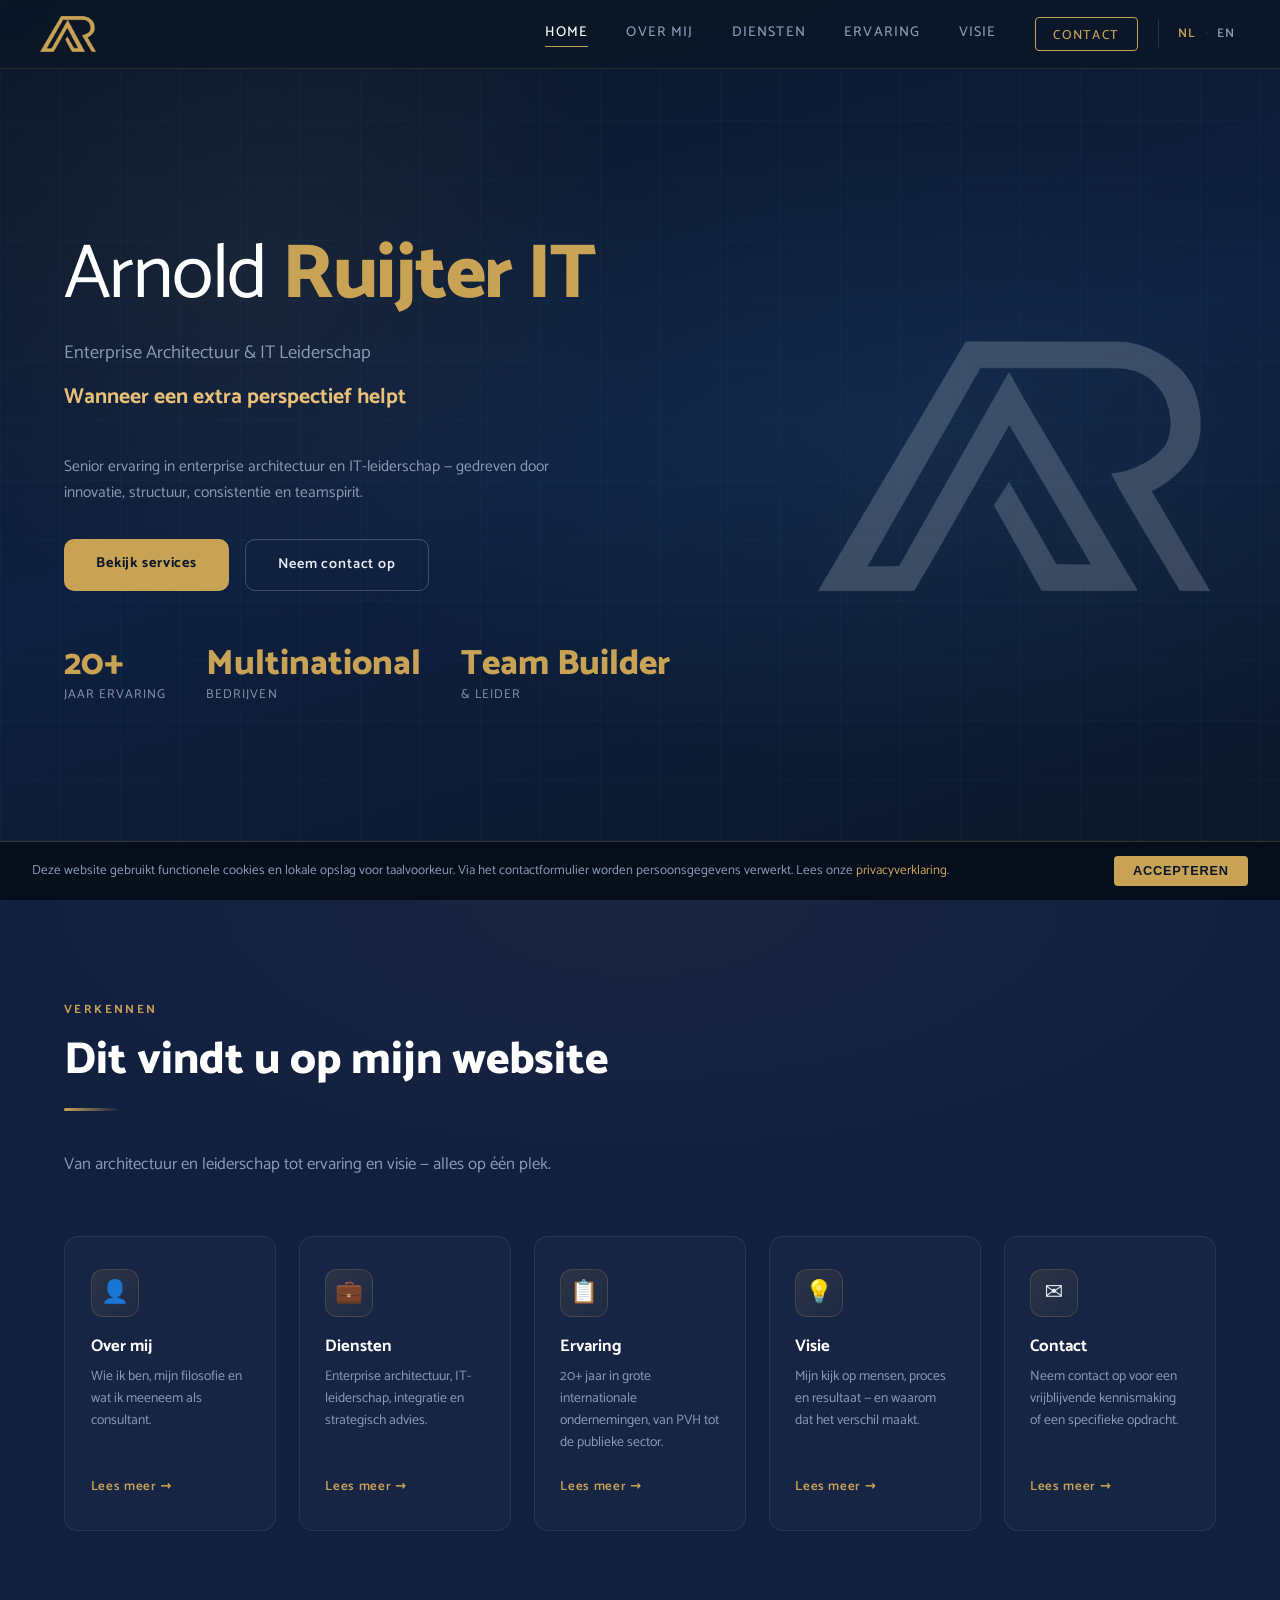
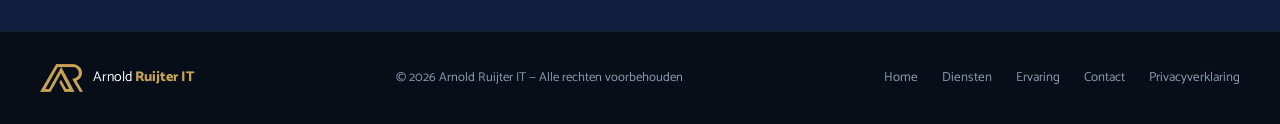
==== index.html @ 24053b56 "Add explore navigation cards to home page and PPR diagram to vision page - Home page: new 'Dit vindt" ====
<!DOCTYPE html>
<html lang="nl">
<head>
  <meta charset="UTF-8" />
  <meta name="viewport" content="width=device-width, initial-scale=1.0" />
  <title>Arnold Ruijter IT</title>
  <link rel="icon" type="image/x-icon" href="favicon.ico" />
  <link rel="icon" type="image/png" sizes="512x512" href="favicon.png" />
  <link rel="apple-touch-icon" href="favicon.png" />

  <link rel="preconnect" href="https://fonts.googleapis.com" />
  <link rel="preconnect" href="https://fonts.gstatic.com" crossorigin />
  <link href="https://fonts.googleapis.com/css2?family=Catamaran:wght@400;500;600;700;800;900&display=swap" rel="stylesheet" />

  <meta name="description" content="Senior IT consultant based in The Netherlands. 20+ years of experience in enterprise architecture, integration architecture, and IT leadership. Available for new assignments." />
  <meta name="robots" content="index, follow" />
  <meta name="author" content="Arnold Ruijter" />

  <meta property="og:type"        content="website" />
  <meta property="og:url"         content="https://arnoldruijterit.nl/" />
  <meta property="og:title"       content="Arnold Ruijter IT — Enterprise Architecture & IT Leadership" />
  <meta property="og:description" content="Senior IT consultant based in The Netherlands. 20+ years of experience in enterprise architecture, integration architecture, and IT leadership. Available for new assignments." />
  <meta property="og:image"       content="https://arnoldruijterit.nl/Logo%20Zwart.png" />
  <meta property="og:locale"      content="en_GB" />

  <meta name="twitter:card"        content="summary" />
  <meta name="twitter:title"       content="Arnold Ruijter IT — Enterprise Architecture & IT Leadership" />
  <meta name="twitter:description" content="Senior IT consultant based in The Netherlands. 20+ years of experience in enterprise architecture, integration architecture, and IT leadership." />
  <meta name="twitter:image"       content="https://arnoldruijterit.nl/Logo%20Zwart.png" />

  <link rel="stylesheet" href="style.css" />
</head>
<body>

<nav id="navbar">
  <div class="nav-inner">
    <a href="index.html" class="nav-logo">
      <img src="Logo Huisstijl geel.png" alt="Arnold Ruijter IT logo" />
      <span><span class="arit-name">Arnold</span> <strong class="arit-gold">Ruijter IT</strong></span>
    </a>
    <div class="nav-center">
      <div class="nav-links-desktop">
        <a href="index.html">Home</a>
        <a href="about.html" data-i18n="nav.about">About</a>
        <a href="services.html" data-i18n="nav.services">Services</a>
        <a href="experience.html" data-i18n="nav.experience">Experience</a>
        <a href="vision.html" data-i18n="nav.vision">Vision</a>
        <a href="contact.html" class="nav-cta" data-i18n="nav.contact">Contact</a>
      </div>
      <div class="lang-toggle">
        <button class="lang-btn active" id="btn-nl" onclick="setLang('nl')">NL</button>
        <span class="lang-sep">·</span>
        <button class="lang-btn" id="btn-en" onclick="setLang('en')">EN</button>
      </div>
    </div>
    <div class="hamburger" id="hamburger" onclick="toggleMenu()">
      <span></span><span></span><span></span>
    </div>
  </div>
</nav>

<div class="nav-links" id="navLinks">
  <a href="index.html">Home</a>
  <a href="about.html" data-i18n="nav.about">About</a>
  <a href="services.html" data-i18n="nav.services">Services</a>
  <a href="experience.html" data-i18n="nav.experience">Experience</a>
  <a href="vision.html" data-i18n="nav.vision">Vision</a>
  <a href="contact.html" class="nav-cta" data-i18n="nav.contact">Contact</a>
</div>

<section id="home">
  <div class="hero-bg"></div>
  <div class="hero-grid"></div>
  <div class="hero-container">
    <div class="hero-content fade-in">
      <h1 class="hero-title"><span class="arit-name">Arnold</span> <span>Ruijter IT</span></h1>
      <p class="hero-sub" data-i18n="hero.sub">Enterprise Architecture &amp; IT Leadership</p>
      <p class="hero-tagline" data-i18n="hero.tagline"><strong>When an extra perspective helps</strong></p>
      <p style="color:var(--muted);font-size:.97rem;margin-bottom:2rem;max-width:520px;" data-i18n="hero.desc">
        Senior architecture &amp; leadership experience in enterprise IT — driven to achieve innovation, structure, consistency, and team spirit.
      </p>
      <div class="hero-actions">
        <a href="services.html" class="btn-primary" data-i18n="hero.btn.services">View Services</a>
        <a href="contact.html" class="btn-outline" data-i18n="hero.btn.contact">Get in Touch</a>
      </div>
      <div class="hero-stats">
        <div class="stat-item">
          <div class="stat-value">20+</div>
          <div class="stat-label" data-i18n="hero.stat1">Years experience</div>
        </div>
        <div class="stat-item text">
          <div class="stat-value" data-i18n="hero.stat2val">Global Scale</div>
          <div class="stat-label" data-i18n="hero.stat2">&amp; Companies</div>
        </div>
        <div class="stat-item text">
          <div class="stat-value">Team Builder</div>
          <div class="stat-label" data-i18n="hero.stat3">&amp; Leader</div>
        </div>
      </div>
    </div>
    <div class="hero-visual">
      <img src="Logo Wit.png" alt="" style="width:min(42vw,400px);height:auto;filter:drop-shadow(0 0 40px rgba(201,163,85,0.2));" />
    </div>
  </div>
</section>

<section id="explore">
  <div class="explore-intro fade-in">
    <p class="section-label" data-i18n="explore.label">Verkennen</p>
    <h2 class="section-title" data-i18n="explore.title">Dit vindt u op mijn website</h2>
    <div class="divider"></div>
    <p class="section-desc" data-i18n="explore.desc">Van architectuur en leiderschap tot ervaring en visie — alles op één plek.</p>
  </div>
  <div class="explore-grid">
    <a href="about.html" class="explore-card fade-in">
      <div class="explore-icon">👤</div>
      <h3 data-i18n="explore.card1.title">Over mij</h3>
      <p data-i18n="explore.card1.desc">Wie ik ben, mijn filosofie en wat ik meeneem als consultant.</p>
      <div class="explore-arrow" data-i18n="explore.readmore">Lees meer →</div>
    </a>
    <a href="services.html" class="explore-card fade-in">
      <div class="explore-icon">💼</div>
      <h3 data-i18n="explore.card2.title">Diensten</h3>
      <p data-i18n="explore.card2.desc">Enterprise architectuur, IT-leiderschap, integratie en strategisch advies.</p>
      <div class="explore-arrow" data-i18n="explore.readmore">Lees meer →</div>
    </a>
    <a href="experience.html" class="explore-card fade-in">
      <div class="explore-icon">📋</div>
      <h3 data-i18n="explore.card3.title">Ervaring</h3>
      <p data-i18n="explore.card3.desc">20+ jaar in grote internationale ondernemingen, van PVH tot de publieke sector.</p>
      <div class="explore-arrow" data-i18n="explore.readmore">Lees meer →</div>
    </a>
    <a href="vision.html" class="explore-card fade-in">
      <div class="explore-icon">💡</div>
      <h3 data-i18n="explore.card4.title">Visie</h3>
      <p data-i18n="explore.card4.desc">Mijn kijk op mensen, proces en resultaat — en waarom dat het verschil maakt.</p>
      <div class="explore-arrow" data-i18n="explore.readmore">Lees meer →</div>
    </a>
    <a href="contact.html" class="explore-card fade-in">
      <div class="explore-icon">✉️</div>
      <h3 data-i18n="explore.card5.title">Contact</h3>
      <p data-i18n="explore.card5.desc">Neem contact op voor een vrijblijvende kennismaking of een specifieke opdracht.</p>
      <div class="explore-arrow" data-i18n="explore.readmore">Lees meer →</div>
    </a>
  </div>
</section>

<footer>
  <div class="footer-inner">
    <div class="footer-brand">
      <img src="Logo Huisstijl geel.png" alt="Arnold Ruijter IT logo" />
      <span><span class="arit-name">Arnold</span> <strong class="arit-gold">Ruijter IT</strong></span>
    </div>
    <div class="footer-copy" data-i18n="footer.copy">© 2026 Arnold Ruijter IT — All rights reserved</div>
    <div class="footer-links">
      <a href="index.html">Home</a>
      <a href="services.html" data-i18n="footer.services">Services</a>
      <a href="experience.html" data-i18n="footer.experience">Experience</a>
      <a href="contact.html" data-i18n="footer.contact">Contact</a>
      <a href="privacy.html" data-i18n="footer.privacy">Privacy</a>
    </div>
  </div>
</footer>

<div id="cookieBar" style="display:none;">
  <span id="cookieText">
    Deze website gebruikt functionele cookies en lokale opslag voor taalvoorkeur. Via het contactformulier worden persoonsgegevens verwerkt.
    Lees onze <a href="privacy.html">privacyverklaring</a>.
  </span>
  <button id="cookieAccept" onclick="acceptCookies()">Accepteren</button>
</div>

<script src="shared.js"></script>
<script>
document.addEventListener('DOMContentLoaded', () => {
  setLang(currentLang);
  initCookieBar();
  document.querySelectorAll('.nav-links-desktop a, .nav-links a').forEach(a => {
    if (a.getAttribute('href') === 'index.html') a.classList.add('active');
  });
});
</script>

</body>
</html>
---- style.css ----
/* Reset & base */
    *, *::before, *::after { box-sizing: border-box; margin: 0; padding: 0; }
    :root {
      --navy:   #0b1728;
      --navy2:  #122040;
      --navy3:  #1a2e54;
      --gold:   #c9a355;
      --gold2:  #e8c07a;
      --blue:   #4a9fd4;
      --light:  #e8edf5;
      --muted:  #8a9ab5;
      --white:  #ffffff;
      --radius: 10px;
      --transition: .35s cubic-bezier(.4,0,.2,1);
    }
    html { scroll-behavior: smooth; }
    body {
      font-family: 'Catamaran', system-ui, -apple-system, sans-serif;
      background: var(--navy);
      color: var(--light);
      line-height: 1.7;
      font-size: 16px;
    }
    h1, h2, h3, h4 { line-height: 1.25; }
    a { color: inherit; text-decoration: none; }

    /* Scrollbar */
    ::-webkit-scrollbar { width: 6px; }
    ::-webkit-scrollbar-track { background: var(--navy); }
    ::-webkit-scrollbar-thumb { background: var(--gold); border-radius: 3px; }

    /* Nav */
    nav {
      position: fixed; top: 0; left: 0; right: 0; z-index: 100;
      background: rgba(11,23,40,.92);
      backdrop-filter: blur(12px);
      border-bottom: 1px solid rgba(201,163,85,.15);
      transition: box-shadow var(--transition);
    }
    .nav-inner {
      max-width: 1400px; margin: 0 auto;
      display: flex; align-items: center; justify-content: space-between;
      padding: 0 40px; height: 68px;
    }
    nav.scrolled { box-shadow: 0 4px 30px rgba(0,0,0,.4); }
    .nav-logo {
      display: flex; align-items: center; gap: 0;
      font-size: 1.1rem; font-weight: 700; letter-spacing: .06em;
      color: var(--white);
    }
    .nav-logo img { height: 36px; width: auto; }
    .nav-logo span {
      max-width: 0; overflow: hidden; white-space: nowrap;
      opacity: 0; margin-left: 0;
      font-family: 'Catamaran', system-ui, sans-serif;
      transition: max-width .4s cubic-bezier(.4,0,.2,1),
                  opacity    .35s ease,
                  margin-left .4s cubic-bezier(.4,0,.2,1);
    }
    .nav-logo:hover span {
      max-width: 220px; opacity: 1; margin-left: 12px;
    }
    .nav-center {
      display: flex; align-items: center; gap: 1rem;
    }
    .nav-links-desktop { display: flex; gap: 2.4rem; align-items: center; }
    .nav-links-desktop a, .nav-links a {
      font-size: .88rem; font-weight: 500; letter-spacing: .08em;
      text-transform: uppercase; color: var(--muted);
      transition: color var(--transition);
      position: relative; padding-bottom: 3px;
    }
    .nav-links-desktop a::after, .nav-links a::after {
      content: ''; position: absolute; bottom: 0; left: 0; right: 100%;
      height: 1px; background: var(--gold);
      transition: right var(--transition);
    }
    .nav-links-desktop a:hover, .nav-links-desktop a.active,
    .nav-links a:hover, .nav-links a.active { color: var(--white); }
    .nav-links-desktop a:hover::after, .nav-links-desktop a.active::after,
    .nav-links a:hover::after, .nav-links a.active::after { right: 0; }
    /* Mobile overlay — hidden by default, shown via JS */
    .nav-links { display: none; position: fixed; top: 68px; left: 0; right: 0; bottom: 0;
      background: rgba(11,23,40,1); flex-direction: column; align-items: center;
      justify-content: center; gap: 2rem; z-index: 1000; }
    .nav-links.open { display: flex; }
    .nav-cta {
      padding: .4rem 1.1rem; border: 1px solid var(--gold);
      border-radius: 4px; color: var(--gold) !important;
      font-size: .82rem !important; letter-spacing: .1em !important;
    }
    .nav-cta:hover { background: var(--gold); color: var(--navy) !important; }
    .hamburger { display: none; flex-direction: column; gap: 5px; cursor: pointer; }
    .hamburger span { width: 24px; height: 2px; background: var(--light); border-radius: 2px; transition: var(--transition); }

    /* Language Toggle */
    .lang-toggle {
      display: flex; align-items: center; gap: 4px;
      border-left: 1px solid rgba(201,163,85,.2);
      padding-left: 14px; margin-left: 4px;
    }
    .lang-btn {
      background: none; border: none; cursor: pointer;
      font-size: .78rem; font-weight: 600; letter-spacing: .1em;
      text-transform: uppercase;
      color: var(--muted); padding: 3px 5px; border-radius: 3px;
      transition: color .25s;
      font-family: inherit;
    }
    .lang-btn.active { color: var(--gold); }
    .lang-sep { color: var(--muted); opacity: .35; font-size: .7rem; }

    /* Hero */
    #home {
      min-height: 100vh;
      display: flex; align-items: center;
      position: relative; overflow: hidden;
      padding: 100px 5vw 60px;
    }
    .hero-bg {
      position: absolute; inset: 0;
      background:
        radial-gradient(ellipse 80% 60% at 70% 50%, rgba(74,159,212,.08) 0%, transparent 60%),
        radial-gradient(ellipse 60% 80% at 20% 30%, rgba(201,163,85,.06) 0%, transparent 50%),
        linear-gradient(165deg, #0b1728 0%, #0e2040 50%, #0b1728 100%);
    }
    .hero-grid {
      position: absolute; inset: 0;
      background-image:
        linear-gradient(rgba(74,159,212,.04) 1px, transparent 1px),
        linear-gradient(90deg, rgba(74,159,212,.04) 1px, transparent 1px);
      background-size: 60px 60px;
    }
    .hero-content { position: relative; max-width: 680px; }
    .hero-title {
      font-size: clamp(2.8rem, 6vw, 5rem);
      font-weight: 800; letter-spacing: -.02em;
      color: var(--white); margin-bottom: 1.2rem;
      line-height: 1.1;
    }
    .hero-title span:not(.arit-name) { color: var(--gold); }
    .hero-sub {
      font-size: 1.15rem; color: var(--muted);
      margin-bottom: .6rem;
    }
    .hero-tagline {
      font-size: 1.35rem; color: var(--light);
      font-style: italic; margin-bottom: 2.4rem;
    }
    .hero-tagline strong { color: var(--gold2); font-style: normal; }
    .hero-actions { display: flex; gap: 1rem; flex-wrap: wrap; margin-bottom: 3.5rem; }
    .btn-primary {
      padding: .8rem 2rem; background: var(--gold); color: var(--navy);
      font-weight: 700; font-size: .9rem; letter-spacing: .06em;
      border-radius: var(--radius); border: none; cursor: pointer;
      transition: var(--transition);
    }
    .btn-primary:hover { background: var(--gold2); transform: translateY(-2px); box-shadow: 0 8px 25px rgba(201,163,85,.3); }
    .btn-outline {
      padding: .8rem 2rem; background: transparent; color: var(--light);
      font-weight: 600; font-size: .9rem; letter-spacing: .06em;
      border-radius: var(--radius); border: 1px solid rgba(255,255,255,.2);
      cursor: pointer; transition: var(--transition);
    }
    .btn-outline:hover { border-color: var(--white); background: rgba(255,255,255,.05); transform: translateY(-2px); }
    .hero-stats { display: flex; gap: 2.5rem; flex-wrap: wrap; align-items: flex-end; }
    .stat-value { font-size: 2.2rem; font-weight: 800; color: var(--gold); line-height: 1; }
    .stat-label { font-size: .8rem; color: var(--muted); text-transform: uppercase; letter-spacing: .08em; margin-top: 2px; }
    .hero-container {
      max-width: 1400px; margin: 0 auto; width: 100%;
      position: relative;
    }
    .hero-visual {
      position: absolute; right: 0; top: 50%; transform: translateY(-50%);
      opacity: .18; pointer-events: none;
    }
    .hero-visual svg { width: min(45vw, 420px); height: auto; }

    /* Section base */
    section { padding: 100px 5vw; }
    .section-label {
      font-size: .75rem; font-weight: 700; letter-spacing: .2em;
      text-transform: uppercase; color: var(--gold);
      margin-bottom: .8rem;
    }
    .section-title {
      font-size: clamp(1.9rem, 3.5vw, 2.8rem);
      font-weight: 800; color: var(--white);
      margin-bottom: 1.2rem;
    }
    .section-desc {
      font-size: 1.05rem; color: var(--muted);
      max-width: 600px; line-height: 1.8;
    }
    .divider {
      width: 56px; height: 3px;
      background: linear-gradient(90deg, var(--gold), transparent);
      border-radius: 2px; margin-bottom: 2.4rem;
    }

    /* About */
    #about { background: var(--navy2); }
    .about-grid {
      display: grid; grid-template-columns: 1fr 1fr;
      gap: 5rem; align-items: center; max-width: 1200px; margin: 0 auto;
    }
    .about-text p { color: var(--muted); margin-bottom: 1.2rem; line-height: 1.85; }
    .about-text p:last-of-type { margin-bottom: 0; }
    .about-quote {
      border-left: 3px solid var(--gold); padding: 1.2rem 1.5rem;
      background: rgba(201,163,85,.06); border-radius: 0 var(--radius) var(--radius) 0;
      font-size: 1.05rem; color: var(--light); font-style: italic;
      margin: 1.8rem 0;
    }
    .ppp-card {
      background: rgba(255,255,255,.03); border: 1px solid rgba(255,255,255,.08);
      border-radius: var(--radius); padding: 2rem 2.2rem;
    }
    .ppp-title {
      font-size: .75rem; font-weight: 700; letter-spacing: .2em;
      text-transform: uppercase; color: var(--gold); margin-bottom: 1.4rem;
    }
    .ppp-items { display: flex; flex-direction: column; gap: 1.2rem; }
    .ppp-item { display: flex; gap: 1rem; align-items: flex-start; }
    .ppp-num {
      width: 36px; height: 36px; min-width: 36px;
      background: linear-gradient(135deg, var(--gold), var(--gold2));
      border-radius: 8px; display: flex; align-items: center; justify-content: center;
      font-weight: 800; font-size: .9rem; color: var(--navy);
    }
    .ppp-item h4 { font-size: 1rem; color: var(--white); margin-bottom: .2rem; }
    .ppp-item p { font-size: .88rem; color: var(--muted); line-height: 1.6; margin: 0; }
    .profile-meta { display: flex; flex-direction: column; gap: .8rem; margin-top: 2rem; }
    .meta-row { display: flex; gap: .8rem; align-items: center; }
    .meta-icon { color: var(--gold); font-size: 1.1rem; min-width: 20px; text-align: center; }
    .meta-text { font-size: .9rem; color: var(--muted); }
    .meta-text strong { color: var(--light); }

    /* Services */
    #services { background: var(--navy); }
    .services-intro { max-width: 1200px; margin: 0 auto 3.5rem; }
    .services-grid {
      display: grid;
      grid-template-columns: repeat(6, 1fr);
      gap: 1.5rem; max-width: 1200px; margin: 0 auto;
    }
    .service-card { grid-column: span 2; }
    .service-card:nth-child(4) { grid-column: 2 / span 2; }
    .service-card:nth-child(5) { grid-column: 4 / span 2; }
    .service-card {
      background: rgba(255,255,255,.025);
      border: 1px solid rgba(255,255,255,.08);
      border-radius: 14px; padding: 2.2rem 2rem;
      transition: var(--transition);
      position: relative; overflow: hidden;
    }
    .service-card::before {
      content: ''; position: absolute; top: 0; left: 0; right: 0;
      height: 3px; background: linear-gradient(90deg, var(--gold), var(--blue));
      transform: scaleX(0); transform-origin: left;
      transition: transform var(--transition);
    }
    .service-card:hover { background: rgba(255,255,255,.05); border-color: rgba(201,163,85,.25); transform: translateY(-4px); box-shadow: 0 20px 40px rgba(0,0,0,.3); }
    .service-card:hover::before { transform: scaleX(1); }
    .service-icon {
      width: 52px; height: 52px;
      background: rgba(201,163,85,.1); border: 1px solid rgba(201,163,85,.2);
      border-radius: 12px; display: flex; align-items: center; justify-content: center;
      margin-bottom: 1.4rem; font-size: 1.5rem;
    }
    .service-card h3 { font-size: 1.15rem; color: var(--white); margin-bottom: .8rem; }
    .service-card > p { font-size: .9rem; color: var(--muted); line-height: 1.75; margin-bottom: 1.4rem; }
    .service-points { list-style: none; display: flex; flex-direction: column; gap: .5rem; }
    .service-points li {
      font-size: .85rem; color: var(--muted);
      padding-left: 1.1rem; position: relative;
    }
    .service-points li::before {
      content: '›'; position: absolute; left: 0;
      color: var(--gold); font-size: 1rem; line-height: 1.6;
    }

    /* Experience */
    #experience { background: var(--navy2); }
    .experience-intro { max-width: 1200px; margin: 0 auto 3.5rem; }
    .timeline { max-width: 900px; margin: 0 auto; position: relative; }
    .timeline::before {
      content: ''; position: absolute; left: 20px; top: 0; bottom: 0;
      width: 2px; background: linear-gradient(to bottom, var(--gold), rgba(201,163,85,.1));
    }
    .tl-item {
      display: flex; gap: 2rem; padding-left: 60px; position: relative;
      margin-bottom: 3rem;
    }
    .tl-dot {
      position: absolute; left: 12px; top: 4px;
      width: 18px; height: 18px; background: var(--gold);
      border-radius: 50%; border: 3px solid var(--navy2);
      box-shadow: 0 0 0 4px rgba(201,163,85,.2);
    }
    .tl-dot.current {
      background: var(--blue);
      box-shadow: 0 0 0 4px rgba(74,159,212,.25);
      animation: pulse-current 2.2s ease-in-out infinite;
    }
    @keyframes pulse-current {
      0%, 100% { box-shadow: 0 0 0 4px rgba(74,159,212,.25); }
      50%       { box-shadow: 0 0 0 9px rgba(74,159,212,.08); }
    }
    .tl-card.current { border-color: rgba(74,159,212,.2); }
    .tl-badge {
      display: inline-block; font-size: .7rem; font-weight: 600;
      letter-spacing: .1em; text-transform: uppercase;
      padding: .15rem .65rem; border-radius: 20px; margin-left: .6rem;
      background: rgba(74,159,212,.12); color: var(--blue);
      border: 1px solid rgba(74,159,212,.25); vertical-align: middle;
    }
    .tl-via {
      font-size: .78rem; color: var(--muted); margin-top: .2rem;
      font-style: italic;
    }
    .tl-card {
      background: rgba(255,255,255,.025);
      border: 1px solid rgba(255,255,255,.08);
      border-radius: var(--radius); padding: 1.6rem 2rem;
      flex: 1; transition: var(--transition);
    }
    .tl-card:hover { border-color: rgba(201,163,85,.2); background: rgba(255,255,255,.04); }
    .tl-header { display: flex; justify-content: space-between; align-items: flex-start; flex-wrap: wrap; gap: .5rem; margin-bottom: .6rem; }
    .tl-role { font-size: 1.05rem; font-weight: 700; color: var(--white); }
    .tl-period {
      font-size: .78rem; font-weight: 600; letter-spacing: .08em;
      text-transform: uppercase; color: var(--gold);
      background: rgba(201,163,85,.1); padding: .2rem .7rem;
      border-radius: 20px;
    }
    .tl-company { font-size: .9rem; color: var(--blue); margin-bottom: .9rem; font-weight: 500; }
    .tl-points { list-style: none; display: flex; flex-direction: column; gap: .4rem; }
    .tl-points li { font-size: .87rem; color: var(--muted); padding-left: 1.1rem; position: relative; }
    .tl-points li::before { content: '›'; position: absolute; left: 0; color: var(--gold); }

    /* Timeline section breaks */
    .tl-section-break {
      padding-left: 60px; position: relative;
      margin-bottom: 1.8rem; margin-top: 3rem;
    }
    .tl-section-break:first-child { margin-top: 0; }
    .tl-section-label {
      font-size: .68rem; font-weight: 700; letter-spacing: .2em;
      text-transform: uppercase; color: var(--gold); margin-bottom: .25rem; opacity: .8;
    }
    .tl-section-title {
      font-size: 1.25rem; font-weight: 800; color: var(--white); letter-spacing: .01em;
      display: flex; align-items: center; gap: .55rem; font-family: 'Catamaran', system-ui, sans-serif;
    }
    .tl-section-logo {
      height: 1.55em; width: auto; display: inline-block; flex-shrink: 0;
    }
    .arit-gold { color: var(--gold); font-weight: 800; }
    .arit-name { font-weight: 400; }

    /* Sub-entry within a card (current assignment under ARIT) */
    .tl-sub-entry {
      margin-top: 1.6rem; padding-top: 1.5rem;
      border-top: 1px solid rgba(255,255,255,.08);
    }
    .tl-sub-label {
      font-size: .68rem; font-weight: 700; letter-spacing: .15em;
      text-transform: uppercase; color: var(--blue); margin-bottom: .9rem; opacity: .9;
    }

    /* Multi-role company block (PVH) */
    .tl-multi-company { margin-bottom: .4rem; }
    .tl-multi-period { font-size: .78rem; color: var(--muted); font-weight: 500; margin-bottom: 1.4rem; }
    .pvh-role + .pvh-role {
      margin-top: 1.5rem; padding-top: 1.5rem;
      border-top: 1px solid rgba(255,255,255,.06);
    }

    /* Tech */
    #tech { background: var(--navy); }
    .tech-intro { max-width: 1200px; margin: 0 auto 3rem; }
    .tech-grid {
      display: grid; grid-template-columns: repeat(auto-fit, minmax(240px, 1fr));
      gap: 1.2rem; max-width: 1200px; margin: 0 auto;
    }
    .tech-group {
      background: rgba(255,255,255,.025);
      border: 1px solid rgba(255,255,255,.07);
      border-radius: var(--radius); padding: 1.4rem 1.6rem;
    }
    .tech-group-title {
      font-size: .72rem; font-weight: 700; letter-spacing: .15em;
      text-transform: uppercase; color: var(--gold);
      margin-bottom: .9rem; padding-bottom: .6rem;
      border-bottom: 1px solid rgba(201,163,85,.15);
    }
    .tech-tags { display: flex; flex-wrap: wrap; gap: .4rem; }
    .tag {
      font-size: .75rem; padding: .25rem .7rem;
      background: rgba(74,159,212,.08); border: 1px solid rgba(74,159,212,.15);
      color: var(--blue); border-radius: 20px;
    }

    /* Vision */
    #vision { background: var(--navy2); }
    .vision-grid {
      display: grid; grid-template-columns: 1fr 1fr;
      gap: 5rem; align-items: start; max-width: 1200px; margin: 0 auto;
    }
    .vision-text p { color: var(--muted); margin-bottom: 1.2rem; line-height: 1.85; }
    .vision-text p strong { color: var(--light); }
    .vision-text p em { color: var(--gold2); font-style: italic; }
    .vision-highlight {
      background: linear-gradient(135deg, rgba(201,163,85,.08), rgba(74,159,212,.05));
      border: 1px solid rgba(201,163,85,.2);
      border-radius: var(--radius); padding: 1.8rem;
      margin: 1.8rem 0;
    }
    .vision-highlight p { color: var(--light); font-style: italic; font-size: 1.02rem; margin: 0; }
    .vision-pillars { display: flex; flex-direction: column; gap: 1.4rem; }
    .pillar {
      background: rgba(255,255,255,.025); border: 1px solid rgba(255,255,255,.08);
      border-radius: var(--radius); padding: 1.5rem 1.8rem;
      display: flex; gap: 1.2rem; align-items: flex-start;
      transition: var(--transition);
    }
    .pillar:hover { border-color: rgba(201,163,85,.25); background: rgba(255,255,255,.04); }
    .pillar-icon {
      width: 44px; height: 44px; min-width: 44px;
      background: linear-gradient(135deg, rgba(201,163,85,.15), rgba(201,163,85,.05));
      border: 1px solid rgba(201,163,85,.25);
      border-radius: 10px; display: flex; align-items: center; justify-content: center;
      font-size: 1.3rem;
    }
    .pillar h3 { font-size: 1rem; color: var(--white); margin-bottom: .4rem; }
    .pillar p { font-size: .88rem; color: var(--muted); line-height: 1.6; margin: 0; }

    /* Credentials */
    #credentials { background: var(--navy); }
    .cred-grid {
      display: grid; grid-template-columns: 1fr 1fr;
      gap: 3rem; max-width: 900px; margin: 0 auto;
    }
    .cred-block h3 { font-size: 1rem; color: var(--gold); letter-spacing: .1em; text-transform: uppercase; font-size: .75rem; font-weight: 700; margin-bottom: 1.4rem; }
    .cred-list { list-style: none; display: flex; flex-direction: column; gap: .9rem; }
    .cred-list li { display: flex; gap: .9rem; align-items: flex-start; }
    .cred-dot { width: 8px; height: 8px; min-width: 8px; background: var(--gold); border-radius: 50%; margin-top: 6px; }
    .cred-list li span { font-size: .9rem; color: var(--muted); line-height: 1.5; }
    .cred-list li span strong { color: var(--light); display: block; }
    .lang-items { display: flex; flex-direction: column; gap: .9rem; }
    .lang-item { display: flex; justify-content: space-between; align-items: center; }
    .lang-name { font-size: .9rem; color: var(--light); font-weight: 500; }
    .lang-bar-wrap { flex: 1; margin: 0 1rem; height: 4px; background: rgba(255,255,255,.08); border-radius: 2px; }
    .lang-bar { height: 4px; background: linear-gradient(90deg, var(--gold), var(--gold2)); border-radius: 2px; }
    .lang-level { font-size: .78rem; color: var(--muted); min-width: 50px; text-align: right; }

    /* Contact */
    #contact { background: var(--navy2); }
    .contact-grid {
      display: grid; grid-template-columns: 1fr 1.4fr;
      gap: 5rem; max-width: 1100px; margin: 0 auto;
    }
    .contact-info h3 { font-size: 1.15rem; color: var(--white); margin-bottom: 1.8rem; }
    .contact-item { display: flex; gap: 1rem; align-items: flex-start; margin-bottom: 1.5rem; }
    .contact-icon {
      width: 40px; height: 40px; min-width: 40px;
      background: rgba(201,163,85,.1); border: 1px solid rgba(201,163,85,.2);
      border-radius: 9px; display: flex; align-items: center; justify-content: center;
      font-size: 1.1rem;
    }
    .contact-item h4 { font-size: .78rem; text-transform: uppercase; letter-spacing: .12em; color: var(--muted); margin-bottom: .2rem; }
    .contact-item p { font-size: .93rem; color: var(--light); }
    .contact-item a { color: var(--blue); }
    .contact-item a:hover { color: var(--gold); }
    .form-group { margin-bottom: 1.3rem; }
    .form-row { display: grid; grid-template-columns: 1fr 1fr; gap: 1rem; }
    label { display: block; font-size: .78rem; font-weight: 600; letter-spacing: .1em; text-transform: uppercase; color: var(--muted); margin-bottom: .5rem; }
    input, textarea, select {
      width: 100%; padding: .8rem 1rem;
      background: rgba(255,255,255,.04); border: 1px solid rgba(255,255,255,.1);
      border-radius: 8px; color: var(--light); font-size: .93rem;
      font-family: inherit; transition: border-color var(--transition);
      outline: none;
    }
    input:focus, textarea:focus { border-color: var(--gold); background: rgba(255,255,255,.06); }
    textarea { resize: vertical; min-height: 130px; }
    .form-submit { margin-top: .5rem; }
    .btn-submit {
      width: 100%; padding: .9rem; background: var(--gold); color: var(--navy);
      font-weight: 700; font-size: .95rem; letter-spacing: .06em;
      border-radius: var(--radius); border: none; cursor: pointer;
      transition: var(--transition);
    }
    .btn-submit:hover { background: var(--gold2); box-shadow: 0 8px 25px rgba(201,163,85,.3); }
    .kvk-note { font-size: .78rem; color: var(--muted); margin-top: 1.5rem; line-height: 1.6; }

    /* Cookie bar */
    #cookieBar {
      position: fixed; bottom: 0; left: 0; right: 0; z-index: 2000;
      background: rgba(7,15,28,.97); border-top: 1px solid rgba(201,163,85,.25);
      padding: .9rem 2rem; display: flex; align-items: center;
      justify-content: space-between; gap: 1.5rem; flex-wrap: wrap;
      font-size: .82rem; color: var(--muted);
      backdrop-filter: blur(8px);
    }
    #cookieBar a { color: var(--gold); text-decoration: none; }
    #cookieBar a:hover { text-decoration: underline; }
    #cookieAccept {
      flex-shrink: 0; padding: .45rem 1.2rem;
      background: var(--gold); color: var(--navy);
      border: none; border-radius: 4px; font-weight: 700;
      font-size: .8rem; letter-spacing: .06em; cursor: pointer;
      text-transform: uppercase; transition: background .2s;
    }
    #cookieAccept:hover { background: var(--gold2); }

    /* Footer */
    footer {
      background: rgba(0,0,0,.4); border-top: 1px solid rgba(255,255,255,.06);
      padding: 2rem 0;
    }
    .footer-inner {
      max-width: 1400px; margin: 0 auto; padding: 0 40px;
      display: flex; justify-content: space-between; align-items: center;
      flex-wrap: wrap; gap: 1rem;
    }
    .footer-brand { display: flex; align-items: center; gap: 10px; }
    .footer-brand img { height: 28px; width: auto; }
    .footer-brand > span { font-size: .88rem; color: var(--light); }
    .footer-brand .arit-name { font-weight: 400; color: var(--white); }
    .footer-brand .arit-gold { font-weight: 800; color: var(--gold); }
    .footer-copy { font-size: .8rem; color: var(--muted); }
    .footer-links { display: flex; gap: 1.5rem; }
    .footer-links a { font-size: .82rem; color: var(--muted); }
    .footer-links a:hover { color: var(--gold); }

    /* Explore / Page Navigation Cards */
    #explore {
      background: var(--navy2);
      position: relative; overflow: hidden;
    }
    #explore::before {
      content: ''; position: absolute; inset: 0;
      background: radial-gradient(ellipse 80% 60% at 50% 0%, rgba(201,163,85,.04) 0%, transparent 60%);
      pointer-events: none;
    }
    .explore-intro { max-width: 1200px; margin: 0 auto 3.5rem; position: relative; }
    .explore-grid {
      display: grid;
      grid-template-columns: repeat(5, 1fr);
      gap: 1.4rem;
      max-width: 1200px; margin: 0 auto; position: relative;
    }
    .explore-card {
      background: rgba(255,255,255,.025);
      border: 1px solid rgba(255,255,255,.07);
      border-radius: 14px; padding: 2rem 1.6rem;
      display: flex; flex-direction: column;
      text-decoration: none; color: inherit;
      transition: var(--transition);
      position: relative; overflow: hidden;
    }
    .explore-card::after {
      content: ''; position: absolute; bottom: 0; left: 0; right: 0;
      height: 2px; background: linear-gradient(90deg, var(--gold), transparent);
      transform: scaleX(0); transform-origin: left;
      transition: transform var(--transition);
    }
    .explore-card:hover {
      border-color: rgba(201,163,85,.25);
      background: rgba(255,255,255,.04);
      transform: translateY(-4px);
      box-shadow: 0 16px 40px rgba(0,0,0,.3);
    }
    .explore-card:hover::after { transform: scaleX(1); }
    .explore-icon {
      width: 48px; height: 48px;
      background: linear-gradient(135deg, rgba(201,163,85,.12), rgba(201,163,85,.04));
      border: 1px solid rgba(201,163,85,.2);
      border-radius: 12px; display: flex; align-items: center; justify-content: center;
      font-size: 1.4rem; margin-bottom: 1.2rem;
    }
    .explore-card h3 {
      font-size: 1.05rem; font-weight: 700; color: var(--white);
      margin-bottom: .5rem;
    }
    .explore-card p {
      font-size: .86rem; color: var(--muted); line-height: 1.6;
      flex: 1; margin: 0;
    }
    .explore-arrow {
      margin-top: 1.4rem; font-size: .82rem; font-weight: 600;
      color: var(--gold); letter-spacing: .05em;
      display: flex; align-items: center; gap: .3rem;
      transition: gap var(--transition);
    }
    .explore-card:hover .explore-arrow { gap: .6rem; }

    /* PPR Diagram */
    .ppr-section { background: var(--navy); padding: 80px 5vw; }
    .ppr-section-inner { max-width: 760px; margin: 0 auto; text-align: center; }
    .ppr-svg-wrap { margin: 2.5rem auto 0; width: 100%; overflow: hidden; }

    /* Responsive */
    @media (max-width: 900px) {
      .about-grid, .vision-grid, .contact-grid { grid-template-columns: 1fr; gap: 3rem; }
      .cred-grid { grid-template-columns: 1fr; }
      .services-grid { grid-template-columns: 1fr !important; }
      .service-card,
      .service-card:nth-child(4),
      .service-card:nth-child(5) { grid-column: 1 / -1 !important; }
      .nav-links-desktop { display: none; }
      .nav-links a { font-size: 1.1rem; }
      .hamburger { display: flex; }
      .hero-visual { display: none; }
      .form-row { grid-template-columns: 1fr; }
      .footer-inner { justify-content: center; text-align: center; }
      .footer-links { justify-content: center; }
      #home { padding: 100px 5vw 60px; }
      .hero-stats { gap: 1.5rem; }
      section { padding: 70px 5vw; }
    }

    @media (max-width: 580px) {
      .hero-stats { gap: 1.2rem; }
      .stat-value { font-size: 1.6rem; }
      .tl-item { padding-left: 44px; }
      .hero-title { font-size: clamp(2.2rem, 8vw, 3.5rem); }
      .section-title { font-size: clamp(1.6rem, 6vw, 2.2rem); }
      .nav-inner { padding: 0 20px; }
      .lang-toggle { padding-left: 10px; margin-left: 4px; }
      .services-grid { gap: 1rem; }
      .contact-grid { gap: 2rem; }
    }

    @media (max-width: 1100px) {
      .explore-grid { grid-template-columns: repeat(3, 1fr); }
    }
    @media (max-width: 640px) {
      .explore-grid { grid-template-columns: 1fr 1fr; }
    }
    @media (max-width: 420px) {
      .explore-grid { grid-template-columns: 1fr; }
    }

    /* Animations */
    .fade-in { opacity: 0; transform: translateY(24px); transition: opacity .6s ease, transform .6s ease; }
    .fade-in.visible { opacity: 1; transform: none; }
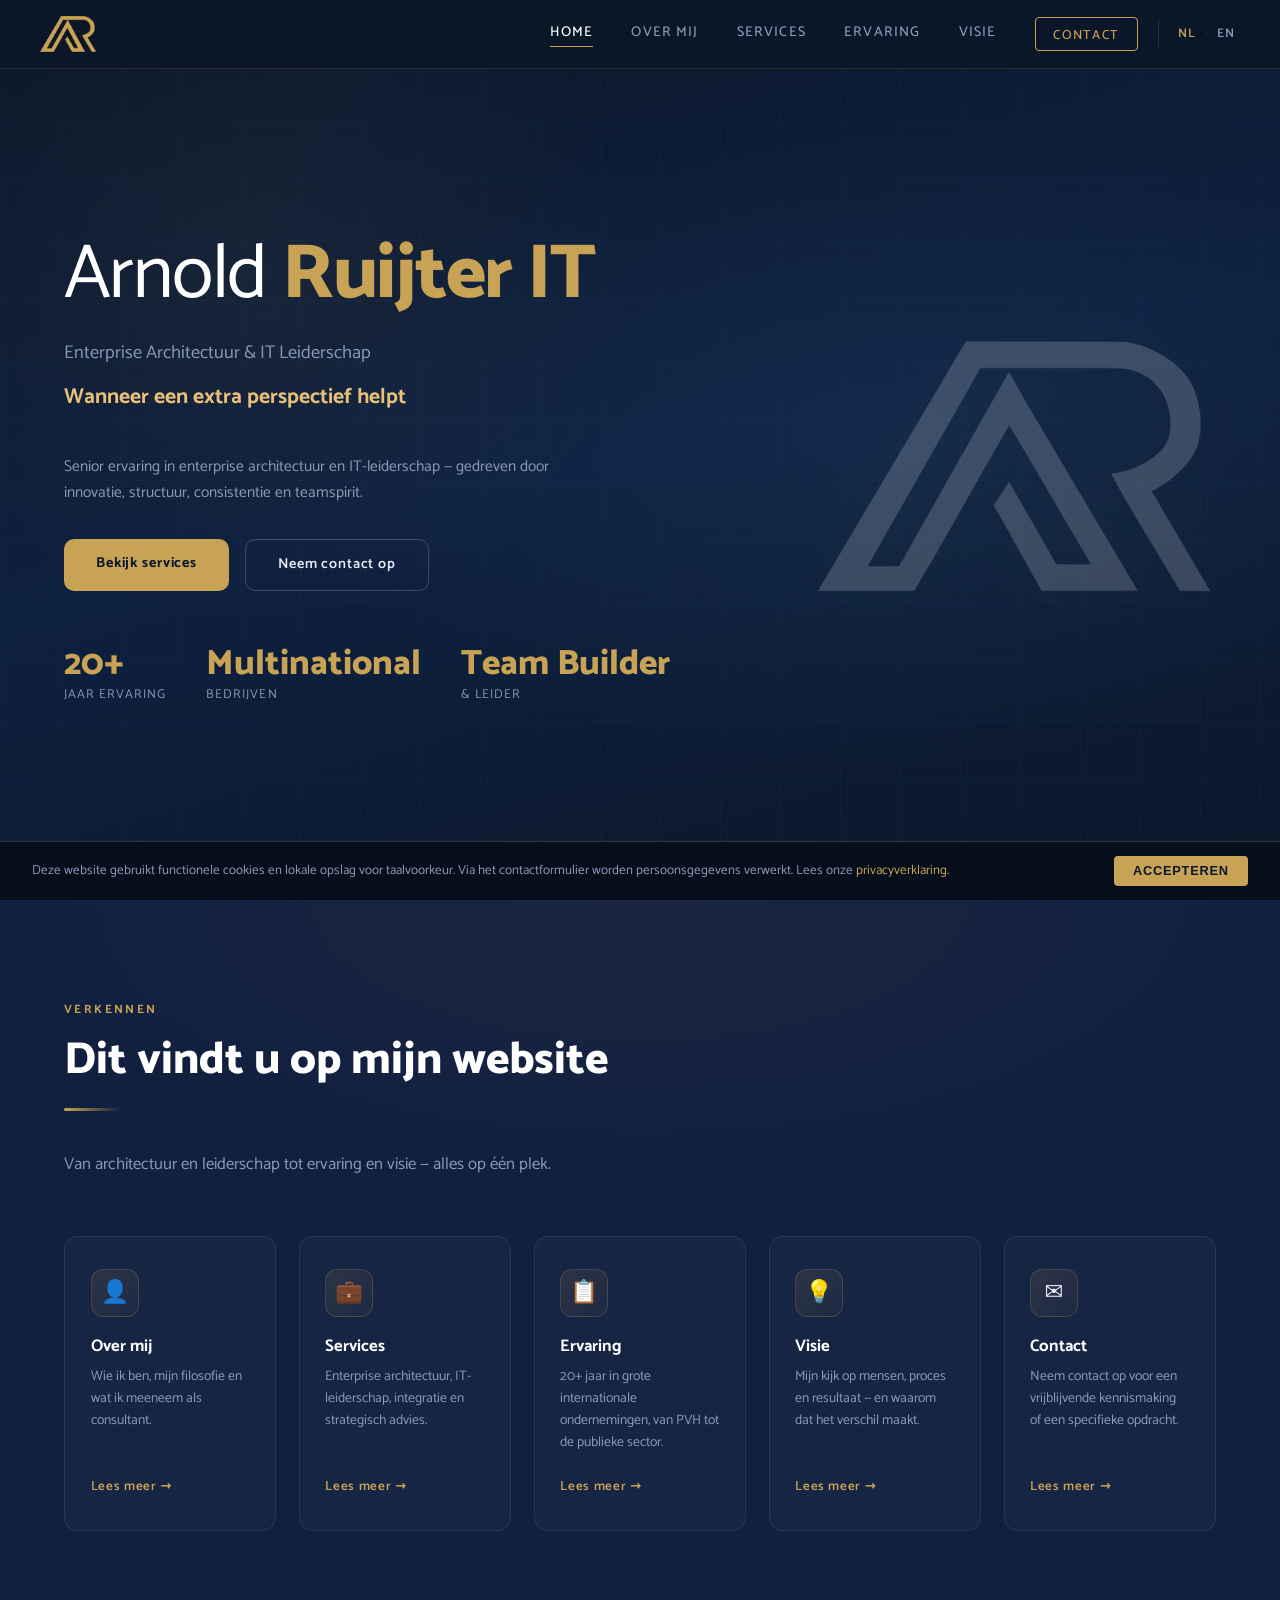
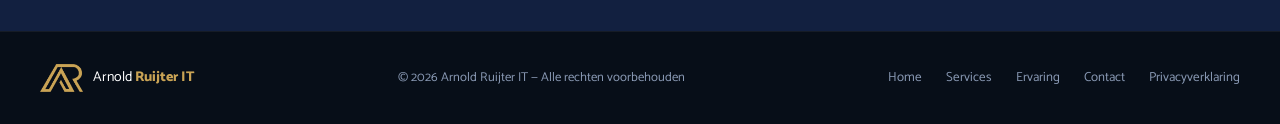
==== commit 07449a89: "Add proper apple-touch-icon (180×180, navy bg + yellow logo) for iOS home screen Co-Authored-By: Cla" ====
--- a/index.html
+++ b/index.html
@@ -6,7 +6,7 @@
   <title>Arnold Ruijter IT</title>
   <link rel="icon" type="image/x-icon" href="favicon.ico" />
   <link rel="icon" type="image/png" sizes="512x512" href="favicon.png" />
-  <link rel="apple-touch-icon" href="favicon.png" />
+  <link rel="apple-touch-icon" sizes="180x180" href="apple-touch-icon.png" />
 
   <link rel="preconnect" href="https://fonts.googleapis.com" />
   <link rel="preconnect" href="https://fonts.gstatic.com" crossorigin />
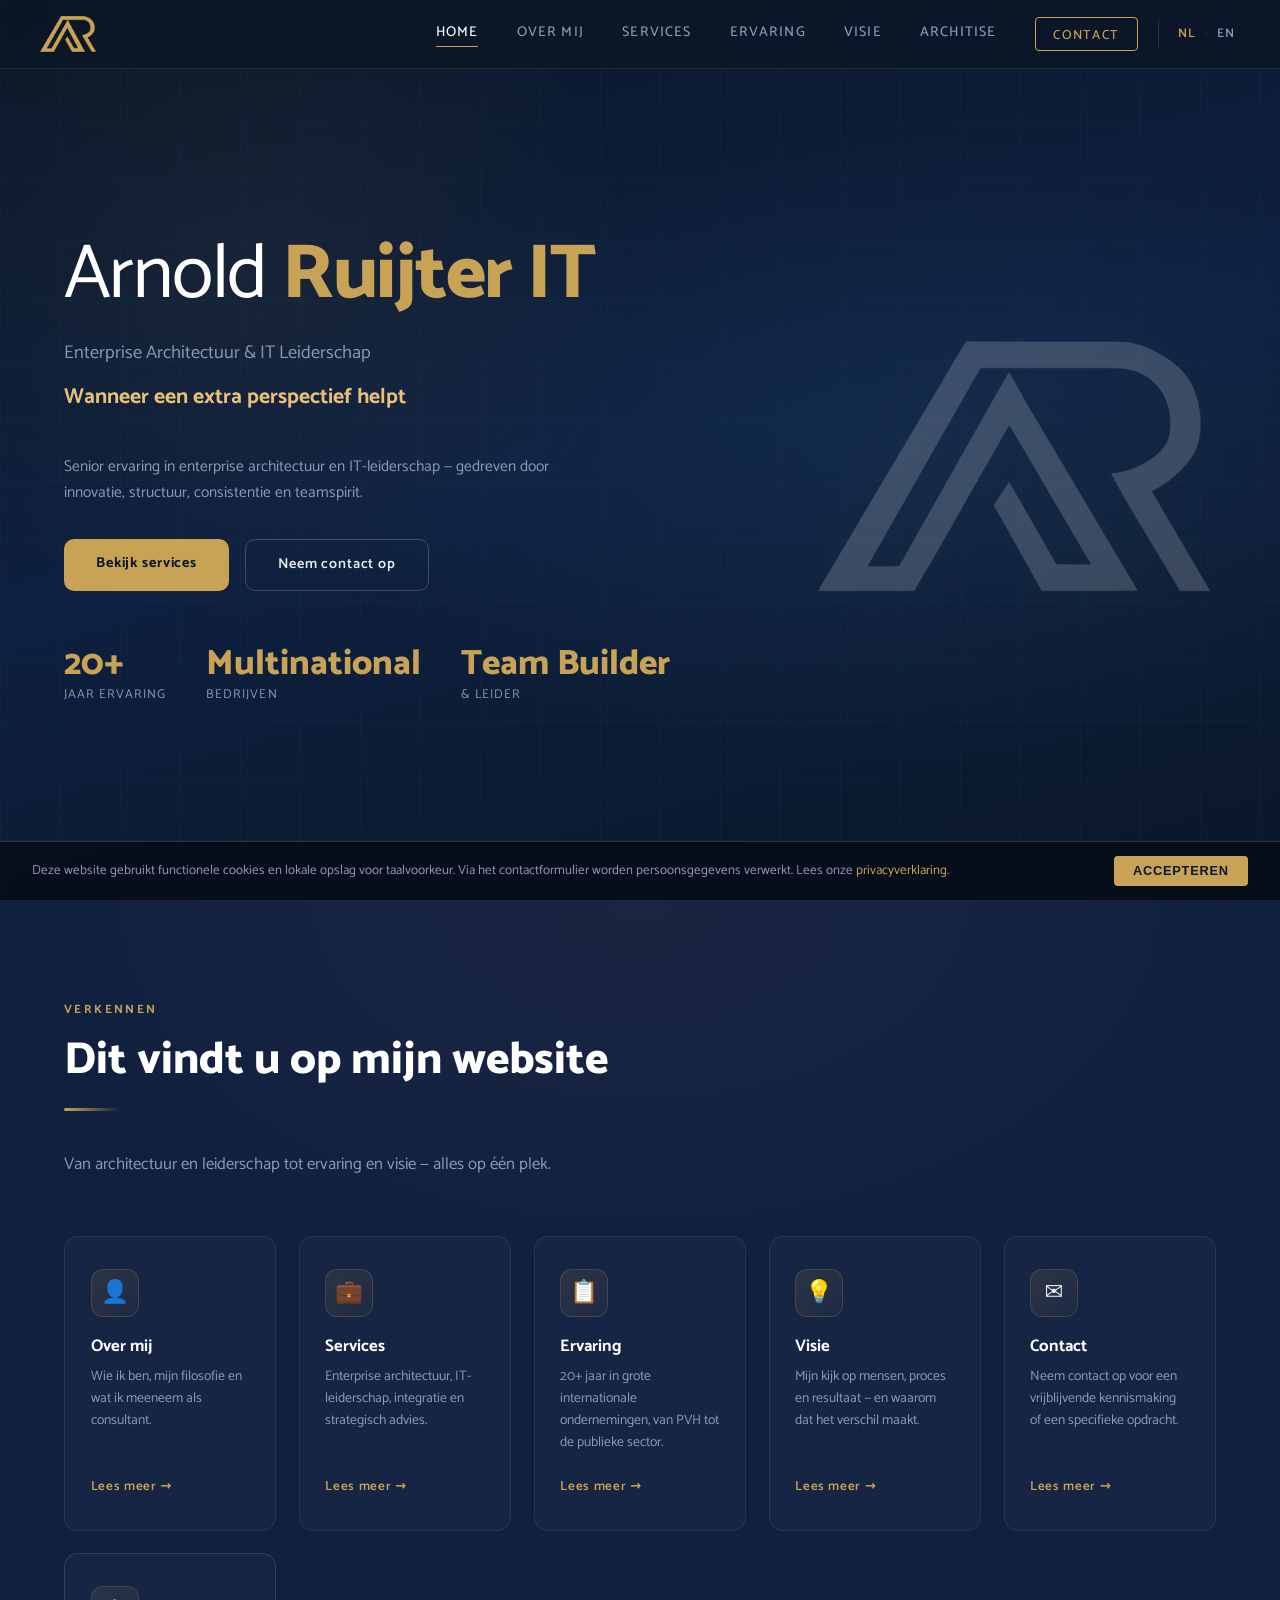
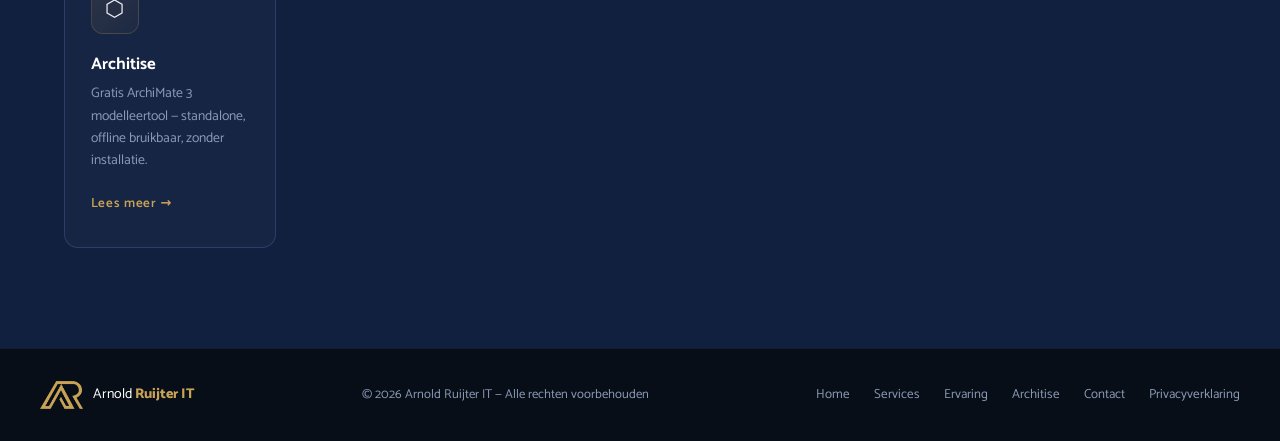
==== commit 75caf2bf: "Add Architise to nav, footer, and explore card across all pages Co-Authored-By: Claude Sonnet 4.6 <n" ====
--- a/index.html
+++ b/index.html
@@ -45,6 +45,7 @@
         <a href="services.html" data-i18n="nav.services">Services</a>
         <a href="experience.html" data-i18n="nav.experience">Experience</a>
         <a href="vision.html" data-i18n="nav.vision">Vision</a>
+        <a href="architise.html">Architise</a>
         <a href="contact.html" class="nav-cta" data-i18n="nav.contact">Contact</a>
       </div>
       <div class="lang-toggle">
@@ -65,6 +66,7 @@
   <a href="services.html" data-i18n="nav.services">Services</a>
   <a href="experience.html" data-i18n="nav.experience">Experience</a>
   <a href="vision.html" data-i18n="nav.vision">Vision</a>
+  <a href="architise.html">Architise</a>
   <a href="contact.html" class="nav-cta" data-i18n="nav.contact">Contact</a>
 </div>
 
@@ -142,6 +144,12 @@
       <p data-i18n="explore.card5.desc">Neem contact op voor een vrijblijvende kennismaking of een specifieke opdracht.</p>
       <div class="explore-arrow" data-i18n="explore.readmore">Lees meer →</div>
     </a>
+    <a href="architise.html" class="explore-card fade-in" style="border-color:rgba(167,138,245,.2)">
+      <div class="explore-icon">⬡</div>
+      <h3 data-i18n="explore.card6.title">Architise</h3>
+      <p data-i18n="explore.card6.desc">Gratis ArchiMate 3 modelleertool — standalone, offline bruikbaar, zonder installatie.</p>
+      <div class="explore-arrow" data-i18n="explore.readmore">Lees meer →</div>
+    </a>
   </div>
 </section>
 
@@ -156,6 +164,7 @@
       <a href="index.html">Home</a>
       <a href="services.html" data-i18n="footer.services">Services</a>
       <a href="experience.html" data-i18n="footer.experience">Experience</a>
+      <a href="architise.html">Architise</a>
       <a href="contact.html" data-i18n="footer.contact">Contact</a>
       <a href="privacy.html" data-i18n="footer.privacy">Privacy</a>
     </div>
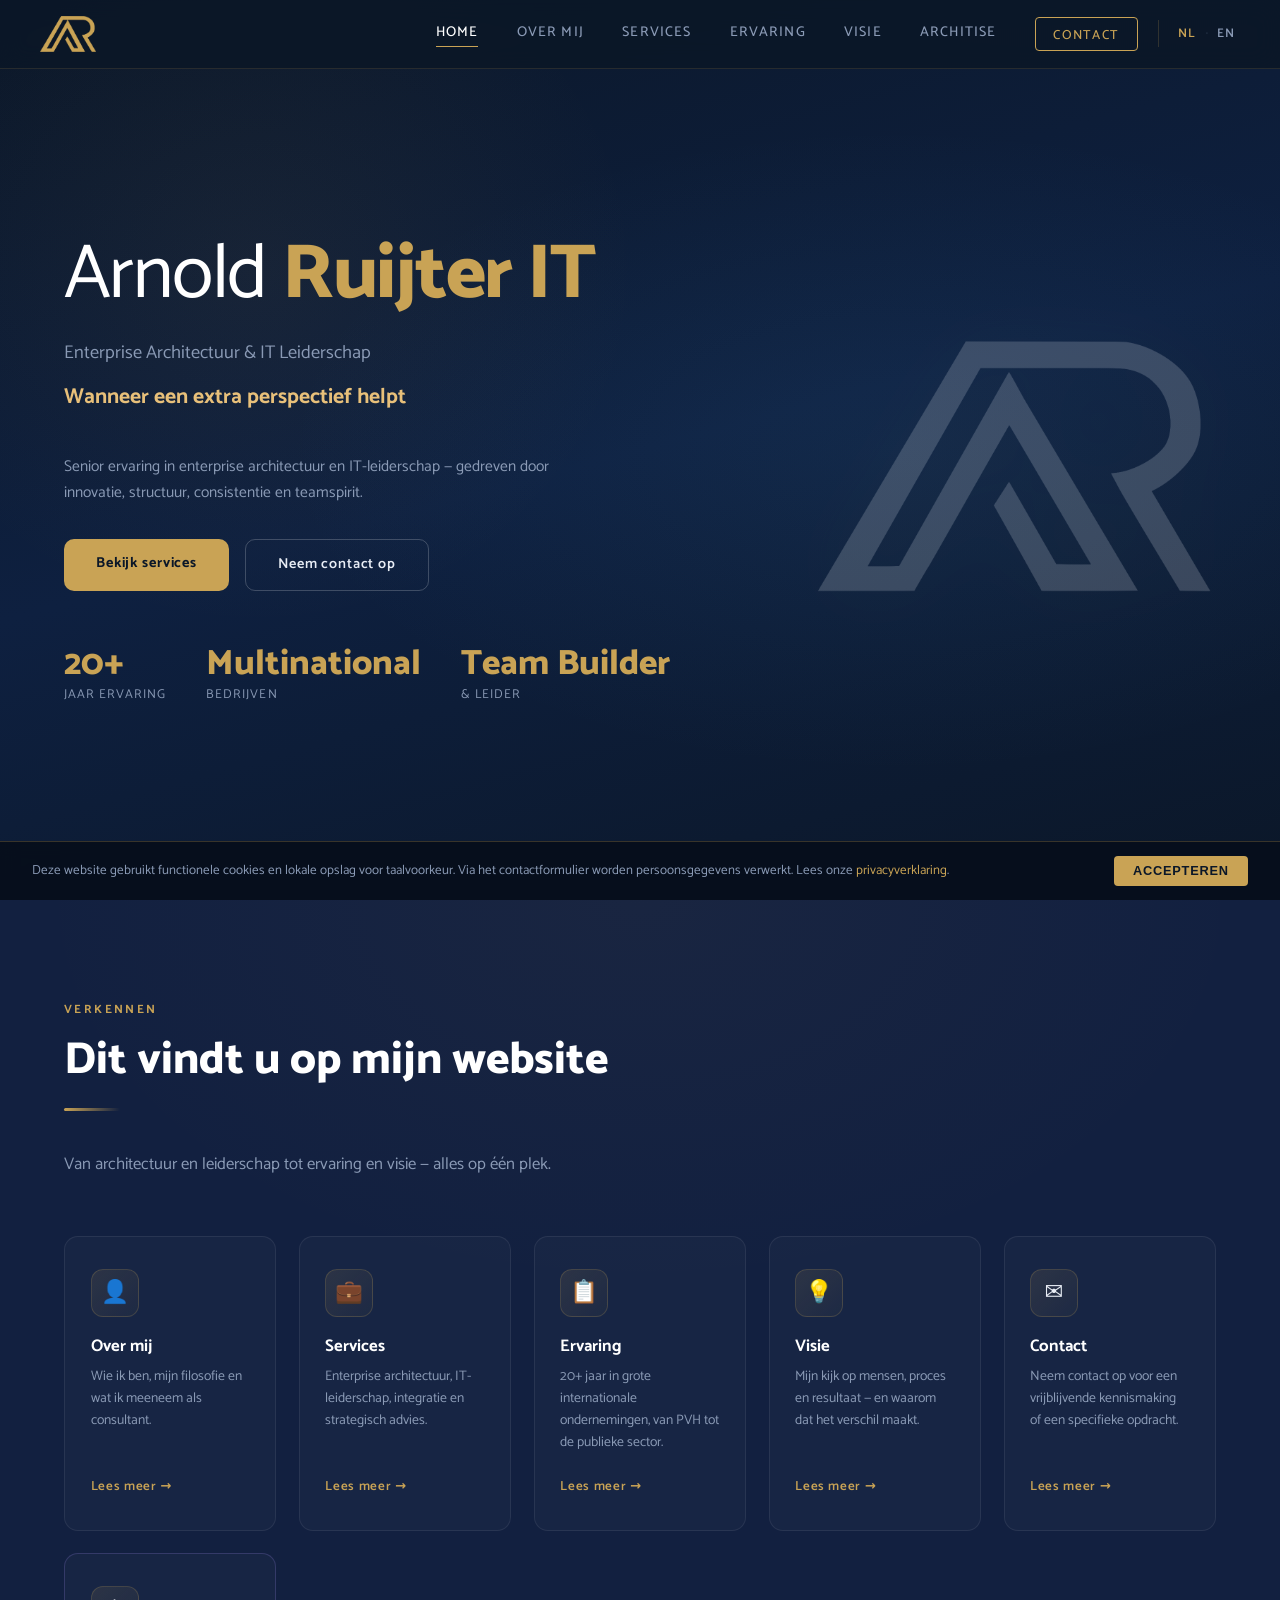
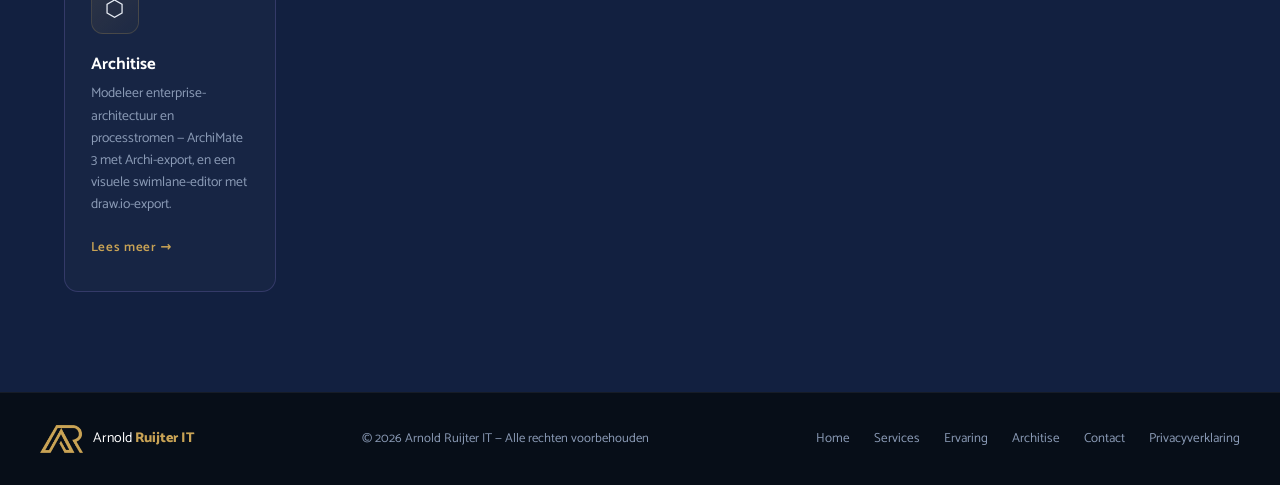
==== commit 70807ba7: "Multiple UX improvements across tool and website - Manual: translate right-column legend titles, ele" ====
--- a/index.html
+++ b/index.html
@@ -72,7 +72,6 @@
 
 <section id="home">
   <div class="hero-bg"></div>
-  <div class="hero-grid"></div>
   <div class="hero-container">
     <div class="hero-content fade-in">
       <h1 class="hero-title"><span class="arit-name">Arnold</span> <span>Ruijter IT</span></h1>
@@ -147,7 +146,7 @@
     <a href="architise.html" class="explore-card fade-in" style="border-color:rgba(167,138,245,.2)">
       <div class="explore-icon">⬡</div>
       <h3 data-i18n="explore.card6.title">Architise</h3>
-      <p data-i18n="explore.card6.desc">Gratis ArchiMate 3 modelleertool — standalone, offline bruikbaar, zonder installatie.</p>
+      <p data-i18n="explore.card6.desc">Modeleer enterprise-architectuur en processtromen — ArchiMate 3 met Archi-export, en een visuele swimlane-editor met draw.io-export.</p>
       <div class="explore-arrow" data-i18n="explore.readmore">Lees meer →</div>
     </a>
   </div>
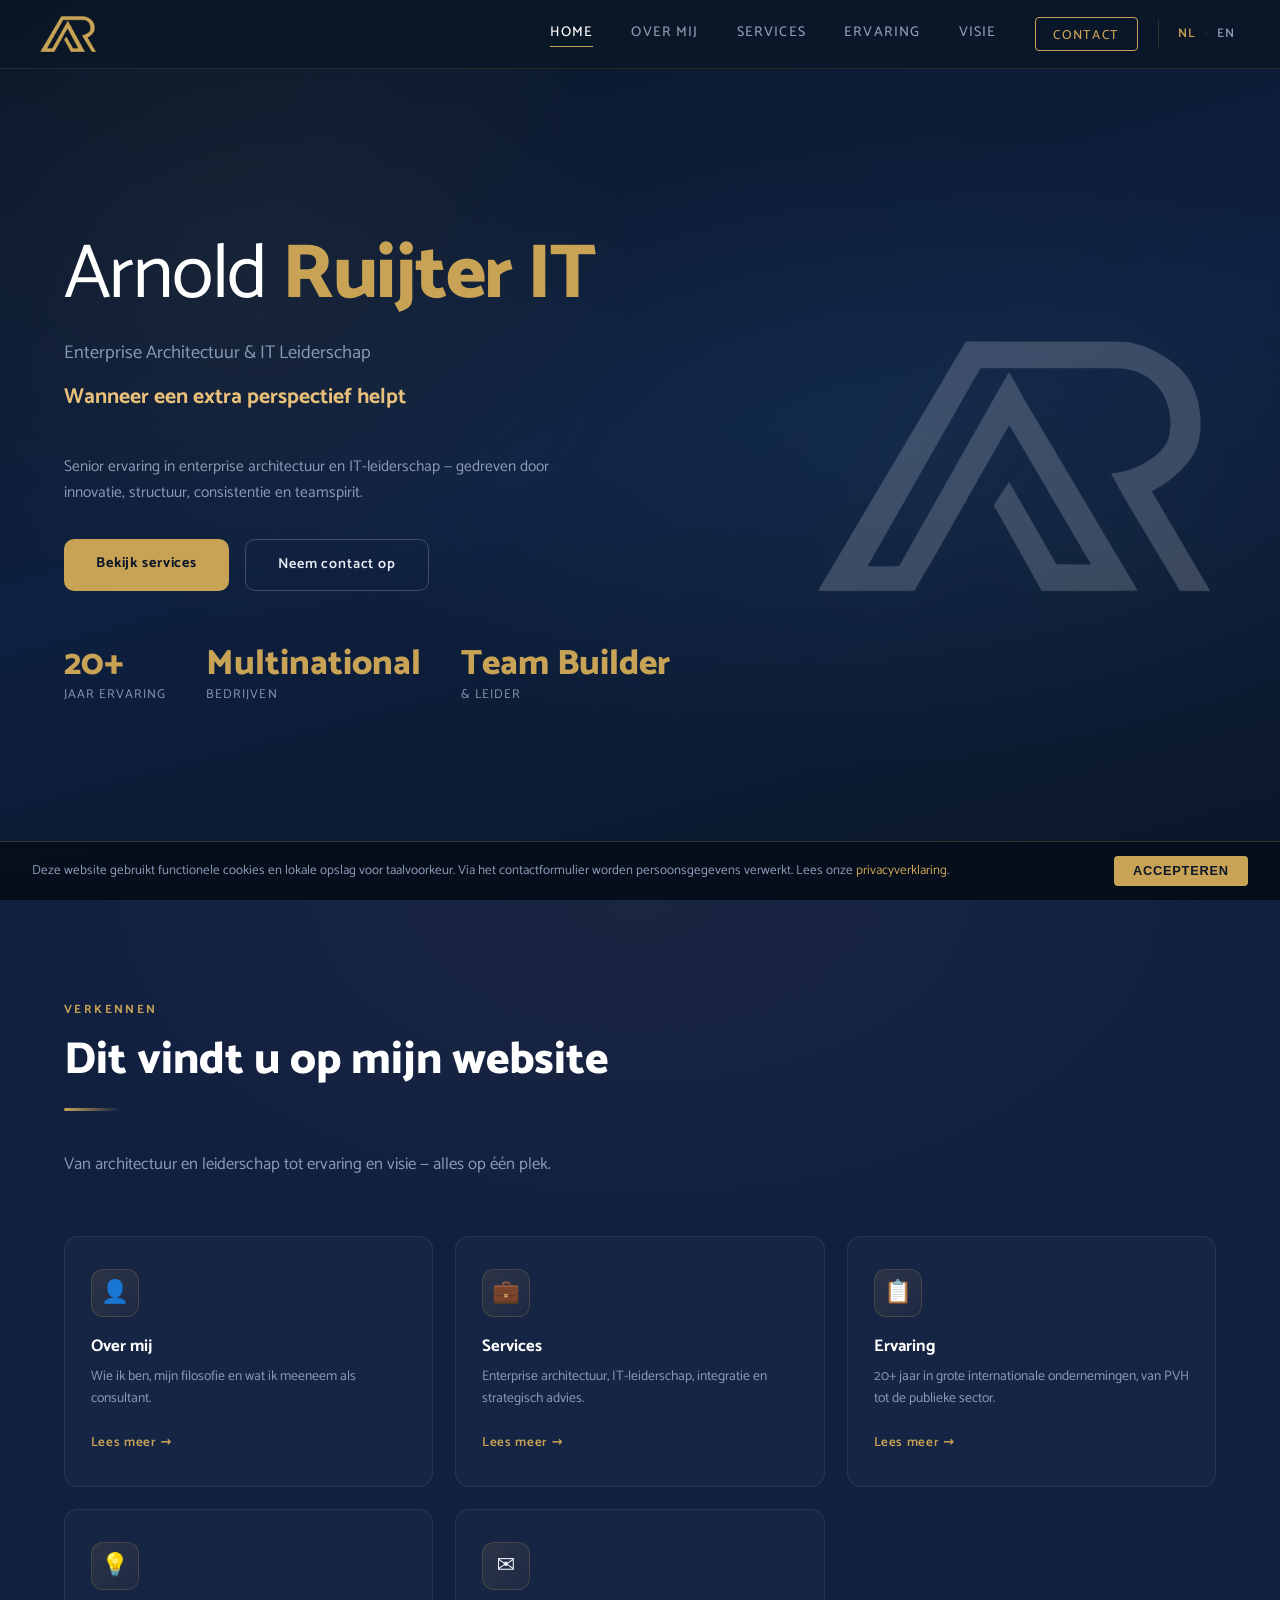
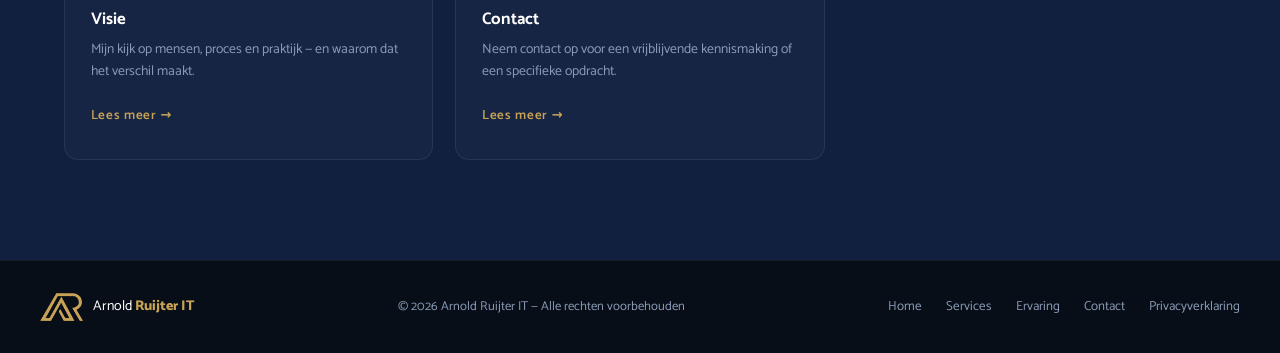
==== commit f0893b6f: "remove architise from the site Drop all links to Architise: nav and footer entries on every page, th" ====
--- a/index.html
+++ b/index.html
@@ -29,6 +29,93 @@
   <meta name="twitter:image"       content="https://arnoldruijterit.nl/Logo%20Zwart.png" />
 
   <link rel="stylesheet" href="style.css" />
+
+  <!-- AI discoverability -->
+  <link rel="llms" type="text/plain" href="/llms.txt" />
+
+  <!-- Structured data for AI crawlers & search engines -->
+  <script type="application/ld+json">
+  {
+    "@context": "https://schema.org",
+    "@graph": [
+      {
+        "@type": "Person",
+        "@id": "https://arnoldruijterit.nl/#arnold",
+        "name": "Arnold Ruijter",
+        "jobTitle": "Senior IT Consultant & Enterprise Architect",
+        "description": "Senior IT consultant with 20+ years of experience in enterprise architecture, integration architecture, and IT leadership. TOGAF-certified. Available for interim and advisory assignments in the Netherlands and internationally.",
+        "url": "https://arnoldruijterit.nl",
+        "worksFor": { "@id": "https://arnoldruijterit.nl/#company" },
+        "address": {
+          "@type": "PostalAddress",
+          "addressLocality": "Castricum",
+          "addressRegion": "North Holland",
+          "addressCountry": "NL"
+        },
+        "knowsAbout": [
+          "Enterprise Architecture",
+          "TOGAF",
+          "IT Leadership",
+          "Integration Architecture",
+          "IT Strategy",
+          "Digital Transformation",
+          "ERP",
+          "SAP",
+          "Middleware",
+          "API",
+          "EDI",
+          "Supply Chain",
+          "BI & Data Governance",
+          "eCommerce",
+          "Cloud Platforms",
+          "Stakeholder Management",
+          "Interim Management"
+        ],
+        "hasCredential": [
+          {
+            "@type": "EducationalOccupationalCredential",
+            "name": "TOGAF Enterprise Architecture",
+            "credentialCategory": "certification",
+            "recognizedBy": { "@type": "Organization", "name": "Pearson Vue" }
+          },
+          {
+            "@type": "EducationalOccupationalCredential",
+            "name": "SAP Certifications (PI/PO, XI, Integration, ALE)",
+            "credentialCategory": "certification"
+          }
+        ],
+        "nationality": "Dutch",
+        "knowsLanguage": ["nl", "en", "de", "fr"]
+      },
+      {
+        "@type": "ProfessionalService",
+        "@id": "https://arnoldruijterit.nl/#company",
+        "name": "Arnold Ruijter IT",
+        "description": "Independent IT consultancy providing enterprise architecture, integration architecture, IT leadership, and IT strategy services across retail, fashion, logistics, and the public sector.",
+        "url": "https://arnoldruijterit.nl",
+        "founder": { "@id": "https://arnoldruijterit.nl/#arnold" },
+        "areaServed": ["Netherlands", "Europe"],
+        "serviceType": [
+          "Enterprise Architecture",
+          "Domain Architecture",
+          "IT Leadership",
+          "Integration Architecture",
+          "IT Strategy",
+          "Interim Management",
+          "IT Advisory",
+          "Vendor Selection",
+          "Tendering Support"
+        ],
+        "address": {
+          "@type": "PostalAddress",
+          "addressLocality": "Castricum",
+          "addressRegion": "North Holland",
+          "addressCountry": "NL"
+        }
+      }
+    ]
+  }
+  </script>
 </head>
 <body>
 
@@ -45,7 +132,6 @@
         <a href="services.html" data-i18n="nav.services">Services</a>
         <a href="experience.html" data-i18n="nav.experience">Experience</a>
         <a href="vision.html" data-i18n="nav.vision">Vision</a>
-        <a href="architise.html">Architise</a>
         <a href="contact.html" class="nav-cta" data-i18n="nav.contact">Contact</a>
       </div>
       <div class="lang-toggle">
@@ -66,7 +152,6 @@
   <a href="services.html" data-i18n="nav.services">Services</a>
   <a href="experience.html" data-i18n="nav.experience">Experience</a>
   <a href="vision.html" data-i18n="nav.vision">Vision</a>
-  <a href="architise.html">Architise</a>
   <a href="contact.html" class="nav-cta" data-i18n="nav.contact">Contact</a>
 </div>
 
@@ -143,12 +228,6 @@
       <p data-i18n="explore.card5.desc">Neem contact op voor een vrijblijvende kennismaking of een specifieke opdracht.</p>
       <div class="explore-arrow" data-i18n="explore.readmore">Lees meer →</div>
     </a>
-    <a href="architise.html" class="explore-card fade-in" style="border-color:rgba(167,138,245,.2)">
-      <div class="explore-icon">⬡</div>
-      <h3 data-i18n="explore.card6.title">Architise</h3>
-      <p data-i18n="explore.card6.desc">Modeleer enterprise-architectuur en processtromen — ArchiMate 3 met Archi-export, en een visuele swimlane-editor met draw.io-export.</p>
-      <div class="explore-arrow" data-i18n="explore.readmore">Lees meer →</div>
-    </a>
   </div>
 </section>
 
@@ -163,7 +242,6 @@
       <a href="index.html">Home</a>
       <a href="services.html" data-i18n="footer.services">Services</a>
       <a href="experience.html" data-i18n="footer.experience">Experience</a>
-      <a href="architise.html">Architise</a>
       <a href="contact.html" data-i18n="footer.contact">Contact</a>
       <a href="privacy.html" data-i18n="footer.privacy">Privacy</a>
     </div>
--- a/style.css
+++ b/style.css
@@ -549,7 +549,7 @@
     .explore-intro { max-width: 1200px; margin: 0 auto 3.5rem; position: relative; }
     .explore-grid {
       display: grid;
-      grid-template-columns: repeat(5, 1fr);
+      grid-template-columns: repeat(3, 1fr);
       gap: 1.4rem;
       max-width: 1200px; margin: 0 auto; position: relative;
     }
@@ -636,12 +636,9 @@
     }
 
     @media (max-width: 1100px) {
-      .explore-grid { grid-template-columns: repeat(3, 1fr); }
-    }
-    @media (max-width: 640px) {
-      .explore-grid { grid-template-columns: 1fr 1fr; }
-    }
-    @media (max-width: 420px) {
+      .explore-grid { grid-template-columns: repeat(2, 1fr); }
+    }
+    @media (max-width: 540px) {
       .explore-grid { grid-template-columns: 1fr; }
     }
 
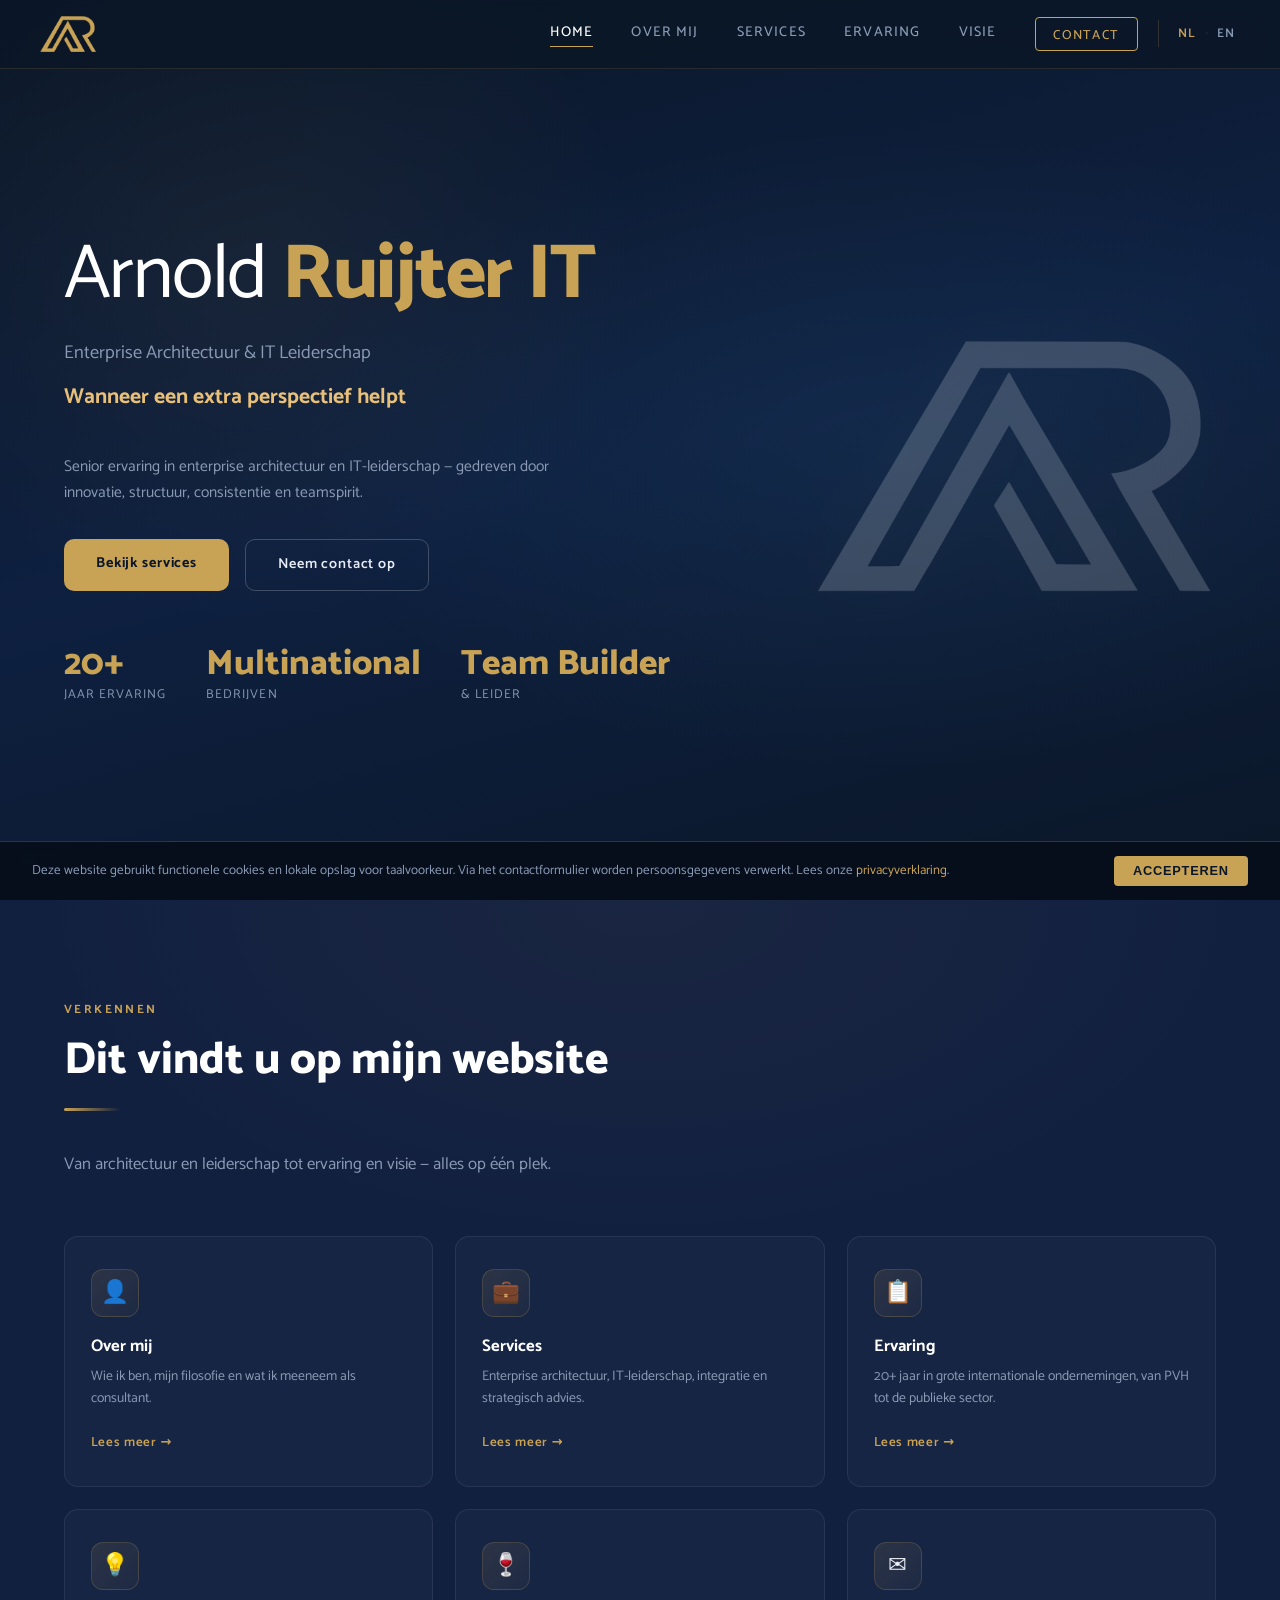
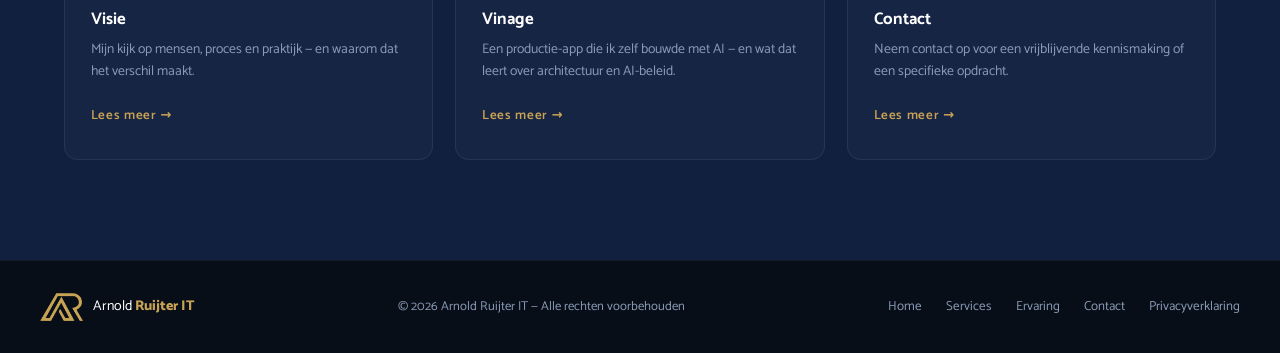
==== commit affc7031: "Vinage-casus zichtbaar maken vanaf homepage en diensten - Zesde kaart in de explore-grid op de homep" ====
--- a/index.html
+++ b/index.html
@@ -222,6 +222,12 @@
       <p data-i18n="explore.card4.desc">Mijn kijk op mensen, proces en resultaat — en waarom dat het verschil maakt.</p>
       <div class="explore-arrow" data-i18n="explore.readmore">Lees meer →</div>
     </a>
+    <a href="vinage.html" class="explore-card fade-in">
+      <div class="explore-icon">🍷</div>
+      <h3 data-i18n="explore.card6.title">Vinage</h3>
+      <p data-i18n="explore.card6.desc">Een productie-app die ik zelf bouwde met AI — en wat dat leert over architectuur en AI-beleid.</p>
+      <div class="explore-arrow" data-i18n="explore.readmore">Lees meer →</div>
+    </a>
     <a href="contact.html" class="explore-card fade-in">
       <div class="explore-icon">✉️</div>
       <h3 data-i18n="explore.card5.title">Contact</h3>
